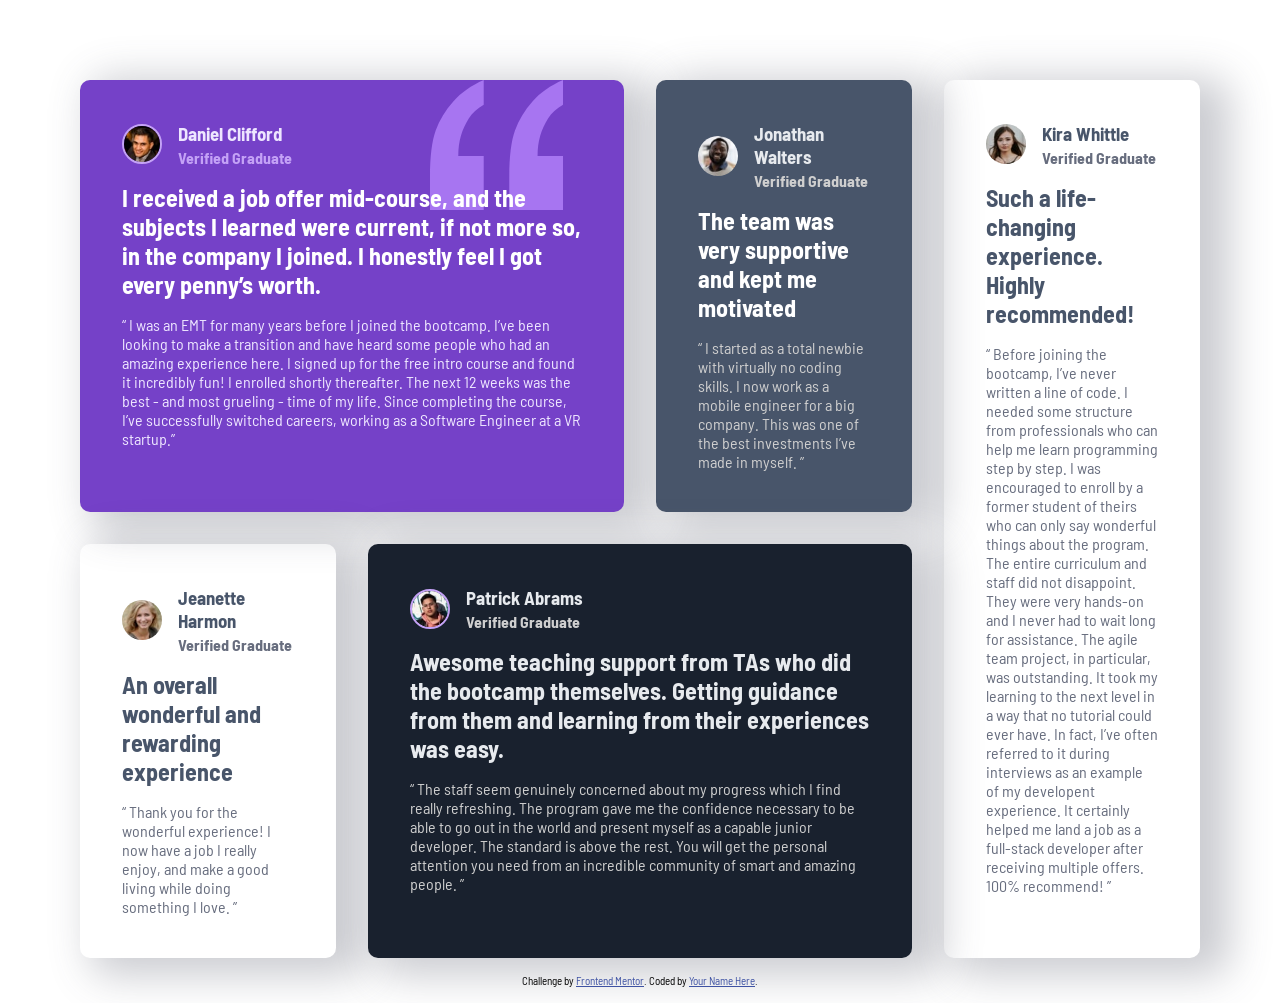
==== 7/index.html @ a61785f2 "." ====
<!doctype html>
<html lang="en">

<head>
  <meta charset="UTF-8" />
  <meta name="viewport" content="width=device-width, initial-scale=1.0" />
  <link rel="icon" type="image/png" sizes="32x32" href="./images/favicon-32x32.png" />
  <link rel="stylesheet" href="./style.css" />
  <link href="https://fonts.googleapis.com/css2?family=Barlow+Semi+Condensed:wght@500;600&display=swap" rel="stylesheet">
  <title>Frontend Mentor | testimonials-grid-section-main</title>
</head>

<body>
  <main class="grid_container">
    <div class="Purple">
      <header>
        <img src="./images/image-daniel.jpg" alt="image-daniel" class="Purple_border" />
        <div>
          <h3>Daniel Clifford</h3>
          <h4>Verified Graduate</h4>
        </div>
      </header>
      <h2>I received a job offer mid-course, and the subjects I learned were current, if not more so, in the company I joined. I
        honestly feel I got every penny’s worth.</h2>
      <p class="light">“ I was an EMT for many years before I joined the bootcamp. I’ve been looking to make a transition and
        have heard some people who had an amazing experience here. I signed up for
        the free intro course and found it incredibly fun! I enrolled shortly
        thereafter. The next 12 weeks was the best - and most grueling - time of my
        life. Since completing the course, I’ve successfully switched careers,
        working as a Software Engineer at a VR startup.”</p>
    </div>
    <div class="gray">
      <header>
        <img src="./images/image-jonathan.jpg" alt="image-jonathan" />
        <div>
          <h3>Jonathan Walters</h3>
          <h4>Verified Graduate</h4>
        </div>
      </header>
      <h2>The team was very supportive and kept me motivated</h2>
      <p class="light">“ I started as a total newbie with virtually no coding skills.
        I now work as a mobile engineer for a big company. This was one of the best investments I’ve made in myself. ”</p>
    </div>
    <div class="short_white white">
      <header>
        <img src="./images/image-jeanette.jpg" alt="image-jeanette" />
        <div>
          <h3> Jeanette Harmon</h3>
          <h4>Verified Graduate</h4>
        </div>
      </header>
      <h2>An overall wonderful and
        rewarding experience</h2>
      <p>“ Thank you for the wonderful experience! I now have a
        job I really enjoy, and make a good living while doing something I love. ”</p>
    </div>
    <div class="black">
      <header>
        <img src="./images/image-patrick.jpg" alt="image-patrick" class="Purple_border" />
        <div>
          <h3>Patrick Abrams</h3>
          <h4>Verified Graduate</h4>
        </div>
      </header>
      <h2>Awesome teaching support from TAs who did
        the bootcamp themselves. Getting guidance from them and learning from their
        experiences was easy.</h2>
      <p class="light">“ The staff seem genuinely concerned about my progress
        which I find really refreshing. The program gave me the confidence necessary
        to be able to go out in the world and present myself as a capable junior
        developer. The standard is above the rest. You will get the personal
        attention you need from an incredible community of smart and amazing people.
        ”</p>
    </div>
    <div class="long_white white">
      <header>
        <img src="./images/image-kira.jpg" alt="image-kira" />
        <div>
          <h3>Kira Whittle</h3>
          <h4>Verified Graduate</h4>
        </div>
      </header>
      <h2>Such a life-changing experience. Highly
        recommended!</h2>
      <p>“ Before joining the bootcamp, I’ve never written a line of
        code. I needed some structure from professionals who can help me learn
        programming step by step. I was encouraged to enroll by a former student of
        theirs who can only say wonderful things about the program. The entire
        curriculum and staff did not disappoint. They were very hands-on and I never
        had to wait long for assistance. The agile team project, in particular, was
        outstanding. It took my learning to the next level in a way that no tutorial
        could ever have. In fact, I’ve often referred to it during interviews as an
        example of my developent experience. It certainly helped me land a job as a
        full-stack developer after receiving multiple offers. 100% recommend! ”</p>
    </div>
  </main>

  <footer class="attribution">
    Challenge by
    <a href="https://www.frontendmentor.io?ref=challenge">Frontend Mentor</a>.
    Coded by <a href="#">Your Name Here</a>.
  </footer>
</body>

</html>
---- 7/style.css ----
html {
     font-size: clamp(10px, 13px + 0.3vw, 16px);
 }

 * {
     margin: 0;
     padding: 0;
     box-sizing: border-box;
 }

 body {
     display: flex;
     flex-direction: column;
     justify-content: center;
     align-items: center;
     font-family: 'Barlow Semi Condensed', sans-serif;
     padding: 1rem;
 }

 .grid_container {
     display: grid;
     grid-template-columns: repeat(4, 1fr);
     grid-template-areas:
         "purple purple gray long_white"
         "short_white black black long_white";
     justify-content: center;
     grid-gap: 2rem;
     padding: 4rem;
     padding-bottom: 1rem;
 }

 .grid_container>div {
     padding: 2.6rem;
     border-radius: 10px;
     box-shadow: 20px 8px 40px 10px hsla(234, 12%, 34%, 0.292);
 }

 .grid_container>div>header {
     display: flex;
     gap: 1rem;
     align-items: center;
     margin-bottom: 1rem;
 }

 .grid_container>div>header>img {
     width: 40px;
     height: 40px;
     border-radius: 50%;
 }

 .Purple {
     grid-area: purple;
     background-color: hsl(263, 55%, 52%);
     color: hsl(0, 0%, 100%);
     background-image: url("./images/bg-pattern-quotation.svg");
     background-repeat: no-repeat;
     background-position: right 15% top;
     background-size: 8.3rem;
 }

 .Purple_border {
     border: 2px solid hsl(264, 82%, 80%);
 }

 .Purple>header>div>h3 {
     color: hsl(260, 100%, 95%);
     margin-bottom: 0.2rem;
 }

 .Purple>header>div>h4 {
     color: hsl(264, 82%, 80%);
 }

 .Purple>p {
     color: hsl(260, 100%, 95%);
     margin-top: 1rem;
 }

 .gray {
     grid-area: gray;
     background-color: hsl(217, 19%, 35%);
     color: hsl(0, 0%, 100%);
 }

 .gray>header>div>h3 {
     color: hsl(214, 17%, 92%);
     margin-bottom: 0.2rem;
 }

 .gray>header>div>h4 {
     color: hsl(0, 0%, 81%);
 }

 .gray>p {
     color: hsl(0, 0%, 81%);
     margin-top: 1rem;
 }

 .long_white {
     grid-area: long_white;

 }

 .white>header>div>h3 {
     color: hsl(217, 19%, 35%);
     margin-bottom: 0.2rem;
 }

 .white>header>div>h4 {
     color: hsl(224, 10%, 45%);
 }

 .white>h2 {
     color: hsl(217, 19%, 35%);
     margin-bottom: 1rem;
 }

 .white>p {
     color: hsl(224, 10%, 45%);
 }

 .short_white {
     grid-area: short_white;
 }

 .black {
     grid-area: black;
     background-color: hsl(219, 29%, 14%);
     color: hsl(214, 17%, 92%);
 }

 .black>header>div>h3 {
     color: hsl(214, 17%, 92%);
     margin-bottom: 0.2rem;
 }

 .black>header>div>h4 {
     color: hsl(0, 0%, 81%);
 }

 .black>p {
     color: hsl(0, 0%, 81%);
     margin-top: 1rem;
 }

 .attribution {
     font-size: 0.6875rem;
     text-align: center;
 }

 .attribution a {
     color: hsl(228, 45%, 44%);
 }

 @media (max-width: 56.25em) {
     .grid_container {
         grid-template-columns: repeat(2, 1fr);
         grid-template-areas:
             "purple black"
             "short_white gray"
             "long_white long_white";
     }
 }

 @media (max-width: 29.1875em) {
     .grid_container {
         grid-template-columns: 1fr;
         grid-template-areas:
             "purple"
             "gray"
             "short_white"
             "black"
             "long_white";
         padding: 2rem;
     }

     .grid_container>div {
         padding: 2.3rem;
         border-radius: 10px;
         box-shadow: 20px 11px 40px 10px hsla(234, 12%, 34%, 0.292);
     }

     .Purple {
         background-image: none
     }
 }
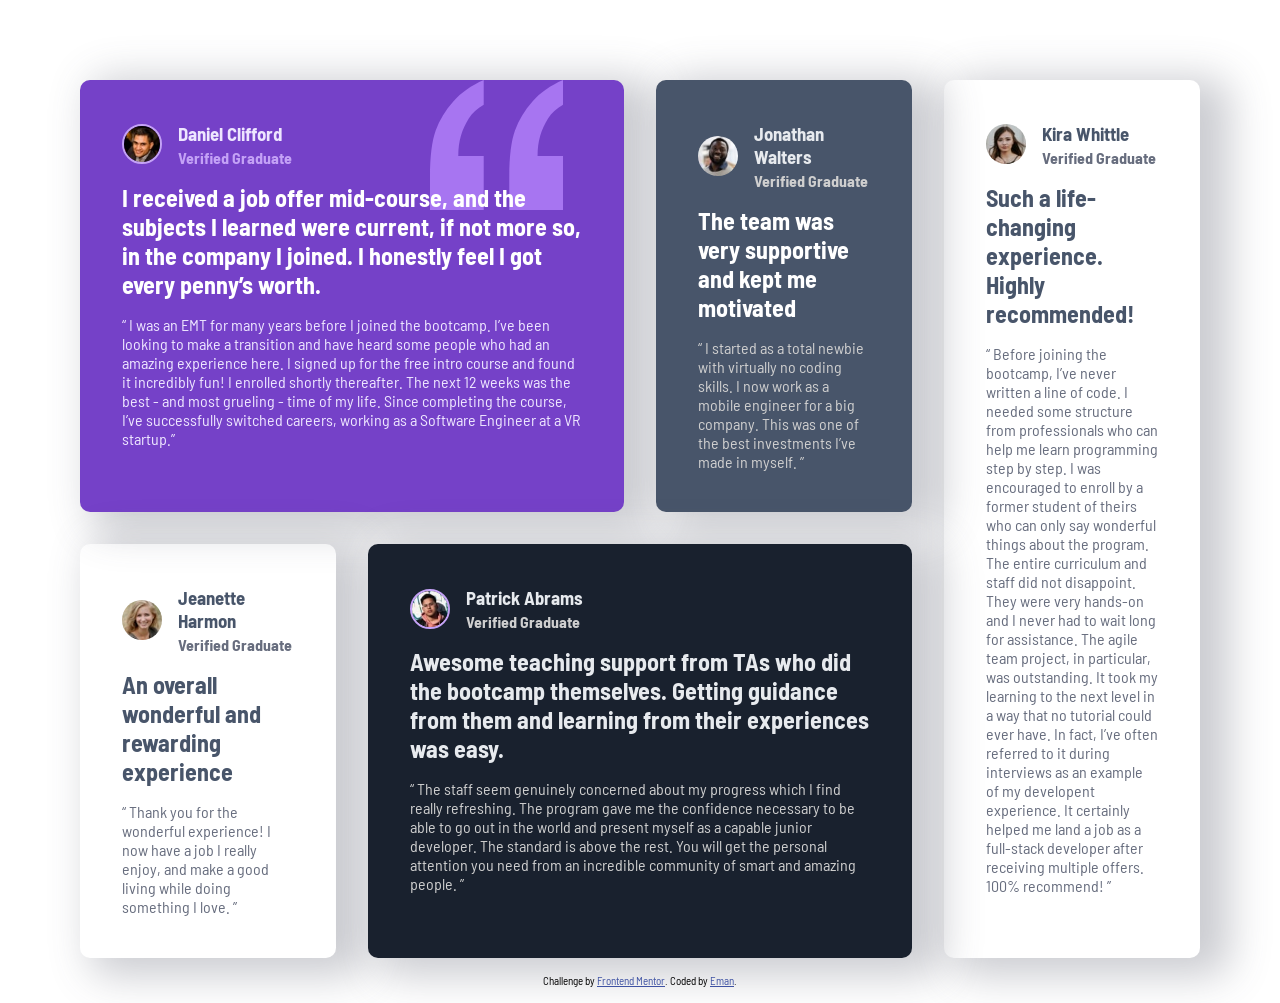
==== commit 53f00d29: "." ====
--- a/7/index.html
+++ b/7/index.html
@@ -98,7 +98,7 @@
   <footer class="attribution">
     Challenge by
     <a href="https://www.frontendmentor.io?ref=challenge">Frontend Mentor</a>.
-    Coded by <a href="#">Your Name Here</a>.
+    Coded by <a href="https://github.com/emanalmoughales/frontend-challenges">Eman</a>.
   </footer>
 </body>
 
